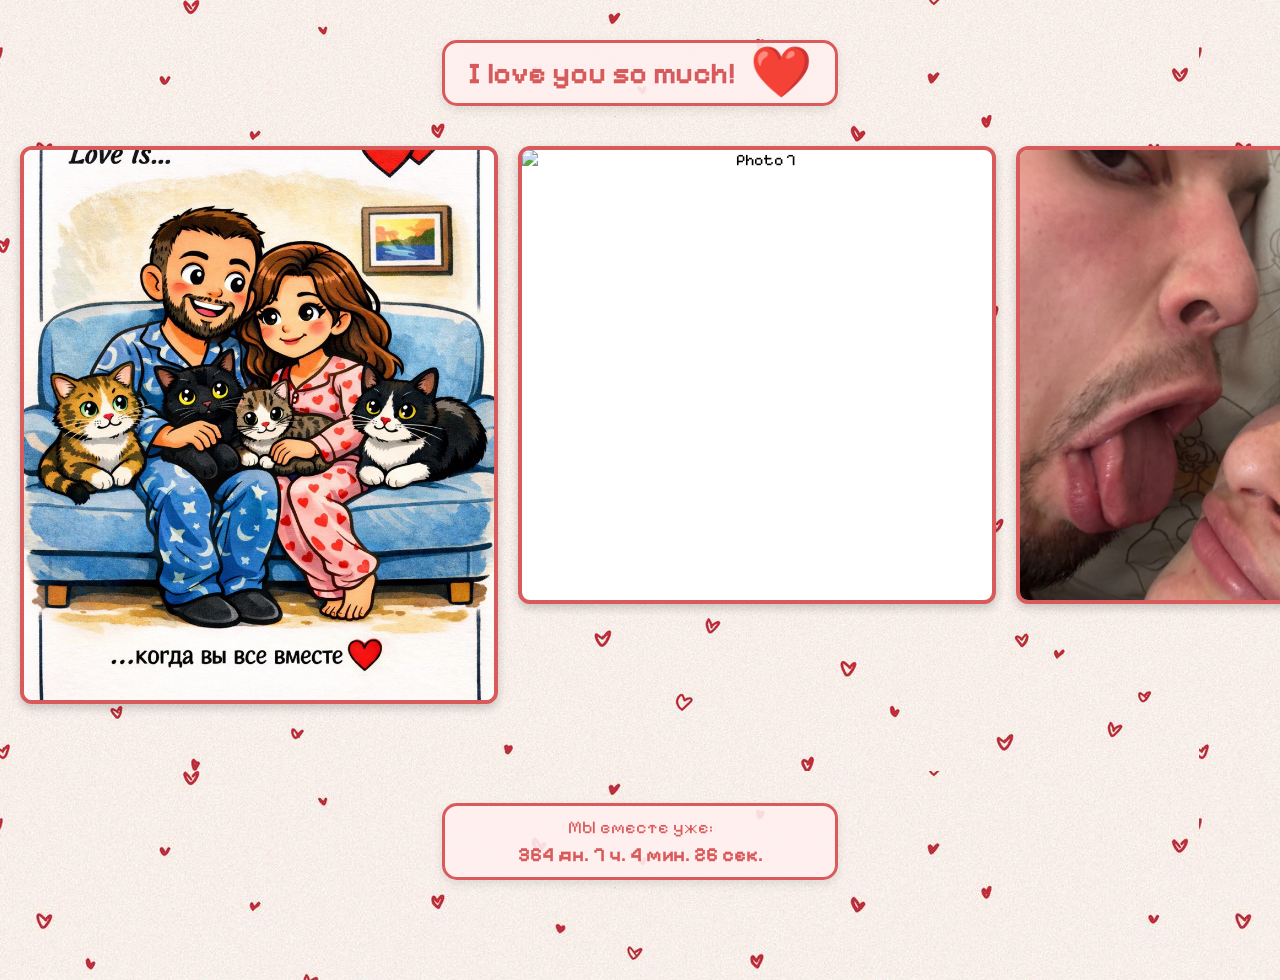
==== nextpage.html @ 4455d2fa "Add files via upload" ====
<!DOCTYPE html>
<html lang="en">
<head>
  <meta charset="UTF-8" />
  <meta name="viewport" content="width=device-width, initial-scale=1.0" />
  <title>Surprise</title>

  <link rel="stylesheet" href="style.css" />
  
  <link rel="preconnect" href="https://fonts.googleapis.com" />
  <link rel="preconnect" href="https://fonts.gstatic.com" crossorigin />
  <link href="https://fonts.googleapis.com/css2?family=Aldrich&family=Pixelify+Sans:wght@400..700&display=swap" rel="stylesheet" />

  <style>
    body {
      height: auto !important; 
      min-height: 100vh;
      align-items: flex-start !important; 
      padding: 40px 0; 
      margin: 0;
      overflow-x: hidden;
    }

    .next-page-content {
      text-align: center;
      max-width: 100%;
      margin: 0 auto; 
    }

    .header-container {
      display: flex;
      justify-content: center;
      align-items: center;
      gap: 15px; 
      margin-bottom: 20px;
      padding: 0 20px;
      background: rgba(255, 240, 240, 0.9);
      border: 3px solid #d95a5a;
      border-radius: 15px;
      box-shadow: 0 4px 10px rgba(0, 0, 0, 0.1);
      width: 80%;
      max-width: 350px;
      margin: 0 auto 20px auto;

    }

    h1 {
      color: #d95a5a;
      text-shadow: 1px 1px 2px rgba(255, 255, 255, 0.8);
      margin: 0;
    }

    .heart-btn {
      font-size: 50px; 
      cursor: pointer;
      display: inline-block;
      animation: heartPulse 1.5s infinite;
      user-select: none;
      transition: transform 0.2s ease;
    }
    
    .heart-btn:active {
      transform: scale(0.9);
    }

    @keyframes heartPulse {
      0% { transform: scale(1); }
      50% { transform: scale(1.15); }
      100% { transform: scale(1); }
    }

    .photo-gallery {
      display: flex;
      gap: 20px; 
      padding: 20px 20px 120px 20px; 
      overflow-x: auto;
      scroll-snap-type: x mandatory;
      
      -ms-overflow-style: none;  
      scrollbar-width: none;  
    }
    .photo-gallery::-webkit-scrollbar {
      display: none; 
    }

    .photo-gallery img {
      flex-shrink: 0;
      height: 450px; 
      width: 470px; 
      max-width: 80vw; 
      object-fit: cover; 
      scroll-snap-align: center; 
      
      border-radius: 12px; 
      border: 4px solid #d95a5a; 
      background-color: white; 
      box-shadow: 0 4px 10px rgba(0, 0, 0, 0.2); 
    }

    .popup-overlay {
      position: fixed;
      top: 0; left: 0; width: 100%; height: 100%;
      background: rgba(0, 0, 0, 0.6);
      display: flex;
      justify-content: center;
      align-items: center;
      z-index: 1000;
      opacity: 0;
      pointer-events: none;
      transition: opacity 0.3s ease;
    }

    .popup-overlay.active {
      opacity: 1;
      pointer-events: auto;
    }

    .popup-content {
      background-color: white;
      padding: 40px;
      border-radius: 20px;
      max-width: 400px;
      width: 80%;
      text-align: center;
      box-shadow: 0 10px 30px rgba(0,0,0,0.3);
      transform: translateY(-30px);
      transition: transform 0.3s ease;
    }

    .popup-overlay.active .popup-content {
      transform: translateY(0);
    }

    .popup-text {
      color: #333;
      font-size: 20px;
      margin-bottom: 20px;
      font-family: sans-serif;
    }

    .close-btn {
      background-color: #d95a5a;
      color: white;
      border: none;
      padding: 10px 25px;
      border-radius: 10px;
      font-size: 18px;
      cursor: pointer;
      font-family: inherit;
    }

    #counter-container {
      position: fixed;
      bottom: 20px;
      left: 50%;
      transform: translateX(-50%);
      color: #d95a5a;
      font-size: 18px;
      text-align: center;
      z-index: 100;
      background: rgba(255, 240, 240, 0.9);
      padding: 10px 20px;
      border-radius: 15px;
      border: 3px solid #d95a5a;
      box-shadow: 0 4px 10px rgba(0, 0, 0, 0.1);
      width: 80%;
      max-width: 350px;
      font-family: "Pixelify Sans", sans-serif; 
    }
    
    #time-counter {
      margin-top: 5px;
      font-weight: bold;
      font-size: 20px;
    }
    .photo-gallery img[alt="Photo 14"],
    .photo-gallery img[alt="Photo 16"] {
        height: 550px;
    }
  </style>
</head>
<body>

  <div class="next-page-content">
    
    <div class="header-container">
      <h1>I love you so much!</h1>
      <div class="heart-btn" id="heart-btn">❤️</div>
    </div>

    <div class="photo-gallery">
      <img src="14.jpg" alt="Photo 14">
      <img src="7.jpg" alt="Photo 7">
      <img src="1.jpg" alt="Photo 1">
      <img src="3.jpg" alt="Photo 3">
      <img src="4.jpg" alt="Photo 4">
      <img src="5.jpg" alt="Photo 5">
      <img src="6.jpg" alt="Photo 6"> 
      <img src="8.jpg" alt="Photo 8">
      <img src="2.jpg" alt="Photo 2">
      <img src="9.jpg" alt="Photo 9">
      <img src="10.jpg" alt="Photo 10">
      <img src="12.jpg" alt="Photo 12">
      <img src="13.jpg" alt="Photo 13">
      <img src="16.jpg" alt="Photo 16">
    </div>
  </div>

  <div id="counter-container">
    <div>Мы вместе уже:</div>
    <div id="time-counter">Считаем...</div>
  </div>

  <div class="popup-overlay" id="popup-overlay">
    <div class="popup-content">
      <div class="popup-text">
        Ты самое дорогое, что у меня есть! ❤️<br><br>
        Спасибо за каждый момент вместе.
        Я очень соскучилась :(
      </div>
      <button class="close-btn" id="close-btn">Закрыть</button>
    </div>
  </div>

  <script>
    const heartBtn = document.getElementById('heart-btn');
    const popupOverlay = document.getElementById('popup-overlay');
    const closeBtn = document.getElementById('close-btn');

    heartBtn.addEventListener('click', () => {
      popupOverlay.classList.add('active');
    });

    closeBtn.addEventListener('click', () => {
      popupOverlay.classList.remove('active');
    });

    popupOverlay.addEventListener('click', (event) => {
      if (event.target === popupOverlay) {
        popupOverlay.classList.remove('active');
      }
    });

    const startDate = new Date("2025-12-07T00:00:00"); 

    function updateCounter() {
      const now = new Date();
      let diff = now - startDate;

      if (diff < 0) diff = Math.abs(diff); 

      const days = Math.floor(diff / (1000 * 60 * 60 * 24));
      const hours = Math.floor((diff / (1000 * 60 * 60)) % 24);
      const minutes = Math.floor((diff / 1000 / 60) % 60);
      const seconds = Math.floor((diff / 1000) % 60);

      document.getElementById("time-counter").innerHTML = 
        `${days} дн. ${hours} ч. ${minutes} мин. ${seconds} сек.`;
    }

    setInterval(updateCounter, 1000);
    updateCounter(); 
  </script>

</body>
</html>
---- style.css ----
body {
    margin: 0;
    height: 100vh;
    display: flex;
    justify-content: center;
    align-items: center;
    background-image: url("heart-bg.jpg");
    font-family: "Pixelify Sans", sans-serif;
}


#envelope-container {
    text-align: center;
    cursor: pointer;
}

@keyframes pulse {
    0% {
        transform: scale(1);
    }

    50% {
        transform: scale(1.1);
    }

    100% {
        transform: scale(1);
    }
}

#envelope {
    width: 200px;
    animation: pulse 1.5s infinite;
    cursor: pointer;
}

#letter-container {
    display: none;
    position: fixed;
    inset: 0;
    justify-content: center;
    align-items: center;
}

.letter-window {
    width: 90vw;
    max-width: 800px;
    aspect-ratio: 3/2;
    padding: 20px 20px 0 20px;
    display: flex;
    flex-direction: column;
    justify-content: center;
    align-items: center;
    text-align: center;
    background-image: url("window.png");
    background-size: contain;
    background-repeat: no-repeat;
    background-position: center;
    border-radius: 12px;
    gap: 1px;
    padding-top: 180px;

    transform: scale(1.2);
    opacity: 0;
    transition: transform 0.6s ease, opacity 0.6s ease;
}

.letter-window.open {
    transform: scale(1);
    opacity: 1;
}

h1 {
    font-size: 30px;
    margin: 0;
}

p {
    font-size: 40px;
}

.cat {
    width: 250px;
    margin: 10px 0;
    transition: width 0.4s ease;
}

.letter-window.final .cat {
    width: 180px;
}

.buttons {
    display: flex;
    justify-content: center;
    gap: 30px;
    position: relative;
}

.no-wrapper {
    position: relative;
}

.btn {
    width: 120px;
    cursor: pointer;
    user-select: none;
}

.yes-btn,
.no-btn {
    width: 120px;
    height: auto;
    display: inline-block;
}

.yes-btn {
    position: relative;
    z-index: 2;
    transform-origin: center center;
    transition: transform 0.3s ease;
}

.no-btn {
    z-index: 1;
    position: relative;
    transition: transform 0.15s ease;
    cursor: default;
}

.final-text {
    font-size: 22px;
    line-height: 1.4;
    text-align: center;
    display: inline-block;
    padding: 10px 20px;
    background-color: rgba(255, 240, 240, 0.5);
    border-radius: 12px;
}

@media (max-width: 430px) {
    #letter-container {
        align-items: flex-start;
        overflow-y: auto;
        padding: 10px 0;
    }

    .letter-window {
        aspect-ratio: auto;
        min-height: unset;
        height: auto;
        width: 88vw;
        padding-top: 70px;
        padding-bottom: 30px;
        justify-content: flex-start;
        overflow: visible;
        gap: 8px;
        background-size: 100% 100%;
    }

    h1 {
        font-size: 18px;
        margin-top: 0;
    }

    .cat {
        width: 120px;
        margin: 4px 0;
    }

    .letter-window.final .cat {
        width: 100px;
    }

    .btn,
    .yes-btn,
    .no-btn {
        width: 75px;
    }

    .buttons {
        gap: 15px;
    }

    .final-text {
        font-size: 15px;
        padding: 6px 12px;
    }

    p {
        font-size: 20px;
        margin: 0;
    }
}
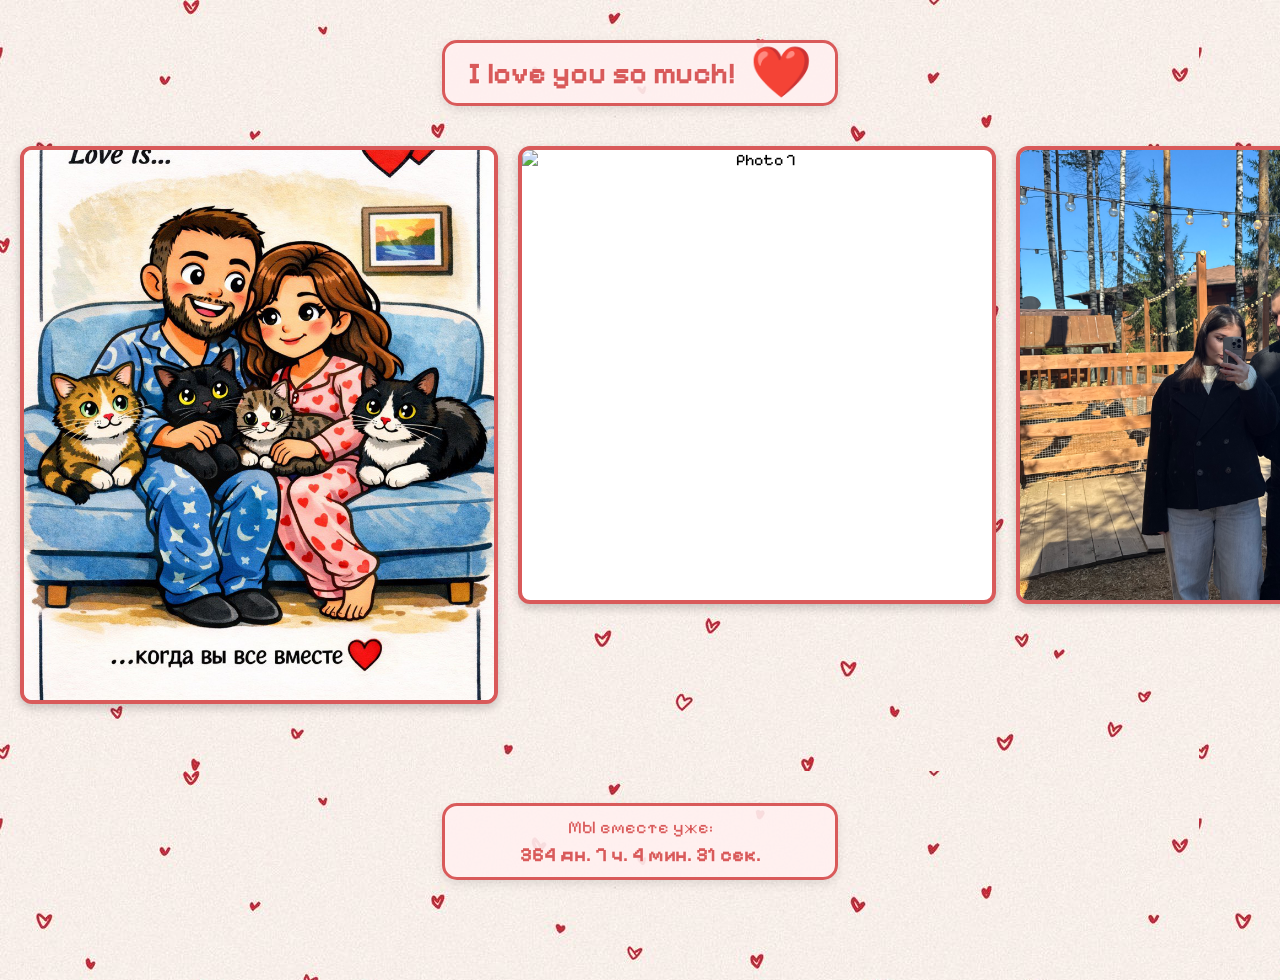
==== commit 88bd85af: ";)" ====
--- a/nextpage.html
+++ b/nextpage.html
@@ -191,7 +191,6 @@
     <div class="photo-gallery">
       <img src="14.jpg" alt="Photo 14">
       <img src="7.jpg" alt="Photo 7">
-      <img src="1.jpg" alt="Photo 1">
       <img src="3.jpg" alt="Photo 3">
       <img src="4.jpg" alt="Photo 4">
       <img src="5.jpg" alt="Photo 5">
@@ -263,4 +262,4 @@
   </script>
 
 </body>
-</html>+</html>
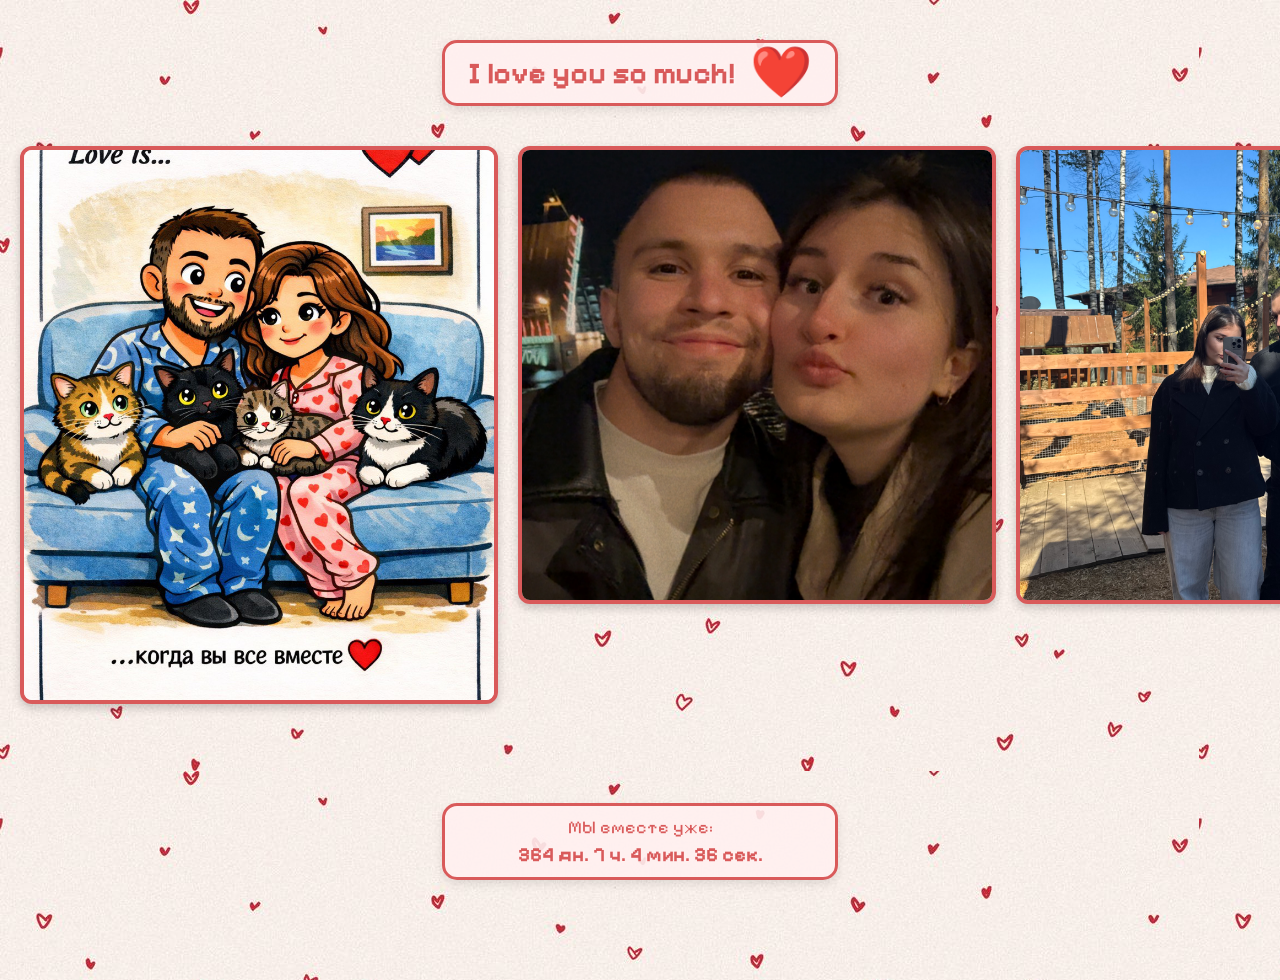
==== commit aae7a968: "Rename" ====
--- a/nextpage.html
+++ b/nextpage.html
@@ -190,7 +190,7 @@
 
     <div class="photo-gallery">
       <img src="14.jpg" alt="Photo 14">
-      <img src="7.jpg" alt="Photo 7">
+      <img src="7.JPG" alt="Photo 7">
       <img src="3.jpg" alt="Photo 3">
       <img src="4.jpg" alt="Photo 4">
       <img src="5.jpg" alt="Photo 5">
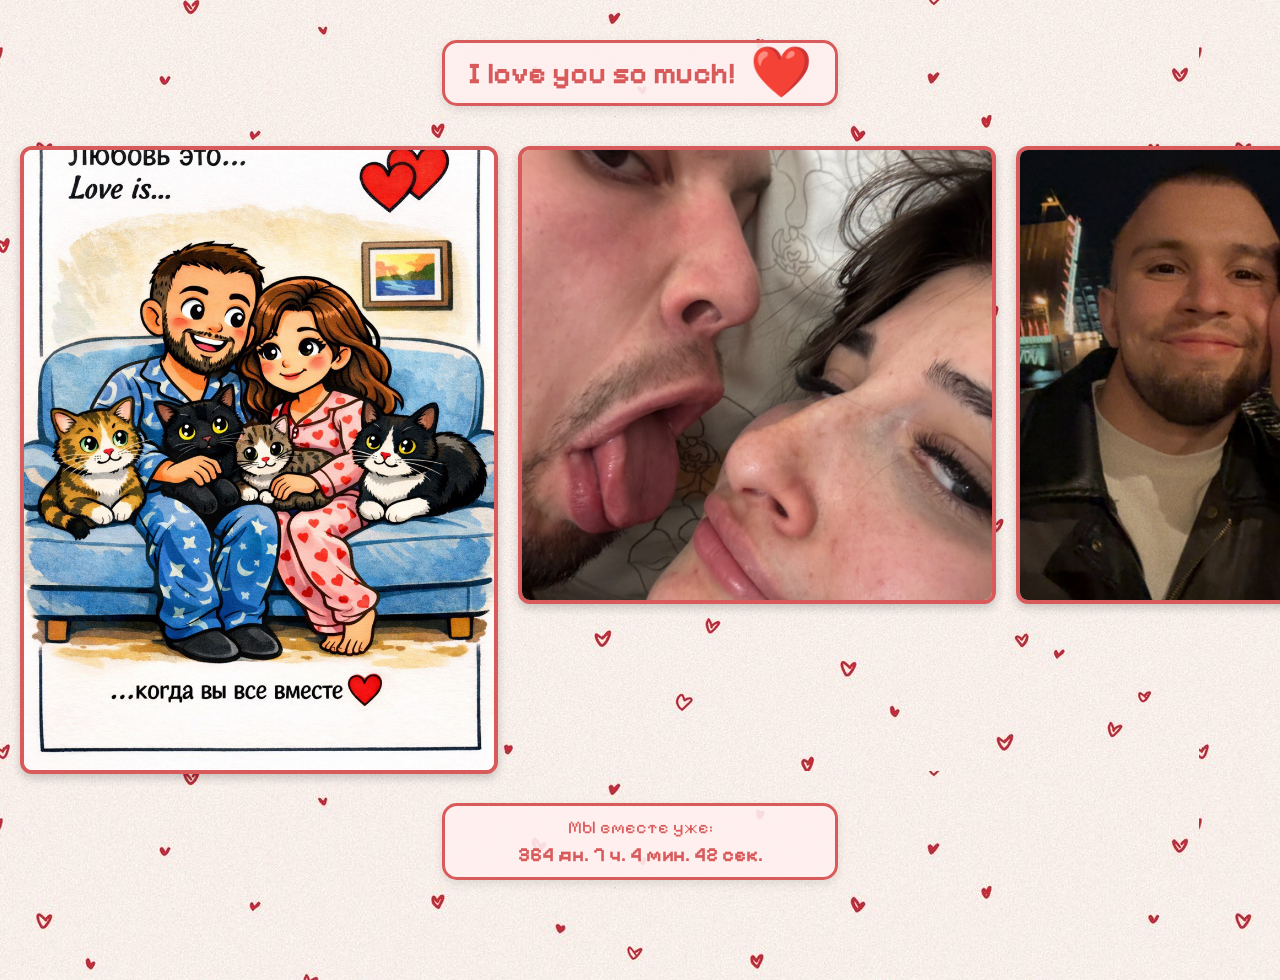
==== commit 2a974123: ";)" ====
--- a/nextpage.html
+++ b/nextpage.html
@@ -175,7 +175,7 @@
     }
     .photo-gallery img[alt="Photo 14"],
     .photo-gallery img[alt="Photo 16"] {
-        height: 550px;
+        height: 620px;
     }
   </style>
 </head>
@@ -190,6 +190,7 @@
 
     <div class="photo-gallery">
       <img src="14.jpg" alt="Photo 14">
+      <img src="1.jpg" alt="Photo 7">
       <img src="7.JPG" alt="Photo 7">
       <img src="3.jpg" alt="Photo 3">
       <img src="4.jpg" alt="Photo 4">
